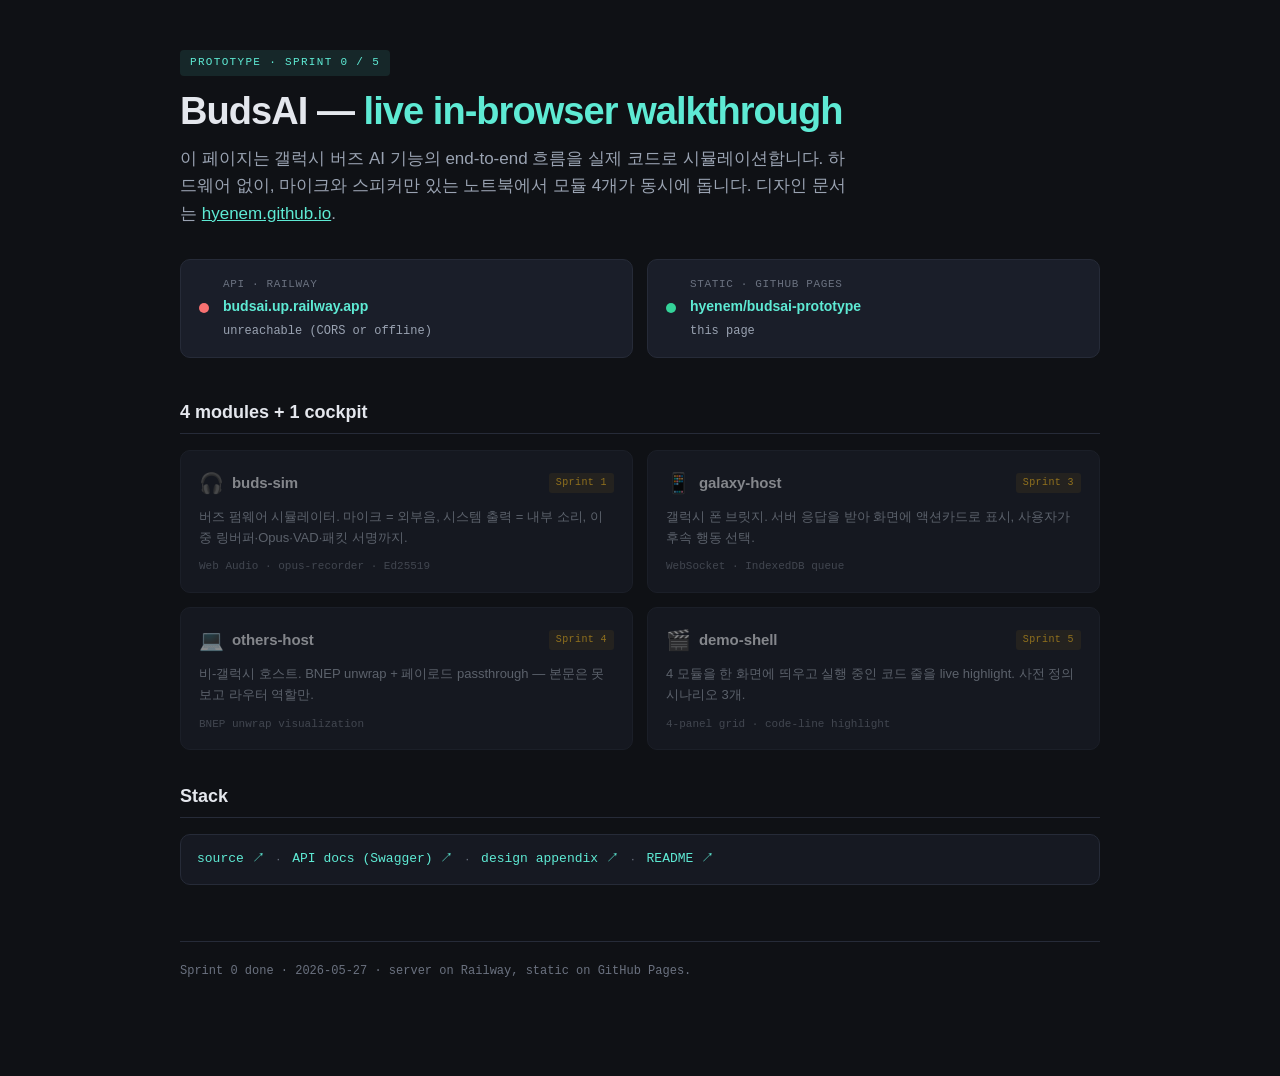
==== index.html @ 53154067 "Add landing index.html + live API health probe + URL pinning - index.html: dark-themed landing page " ====
<!DOCTYPE html>
<html lang="ko">
<head>
  <meta charset="UTF-8" />
  <meta name="viewport" content="width=device-width, initial-scale=1.0" />
  <title>BudsAI — Prototype</title>
  <meta name="description" content="Live in-browser walkthrough of the BudsAI design — no earbud hardware needed." />
  <link rel="preconnect" href="https://budsai.up.railway.app" />
  <style>
    :root {
      --bg: #0f1115;
      --bg-elev: #161922;
      --bg-card: #1a1e29;
      --border: #262b38;
      --text: #e4e7ed;
      --text-dim: #9aa3b2;
      --text-muted: #6b7280;
      --accent: #5eead4;
      --accent-dim: #2dd4bf;
      --accent-soft: rgba(94, 234, 212, 0.1);
      --green: #34d399;
      --red: #f87171;
      --amber: #fbbf24;
      --mono: 'JetBrains Mono', 'SF Mono', 'Menlo', monospace;
      --sans: 'Pretendard', -apple-system, BlinkMacSystemFont, 'Segoe UI', sans-serif;
    }
    * { box-sizing: border-box; margin: 0; padding: 0; }
    html { scroll-behavior: smooth; }
    body {
      font-family: var(--sans);
      background: var(--bg);
      color: var(--text);
      line-height: 1.6;
      font-size: 15px;
      min-height: 100vh;
      padding: 48px 24px 96px;
    }
    .container { max-width: 920px; margin: 0 auto; }

    .eyebrow {
      display: inline-block;
      font-family: var(--mono);
      font-size: 11px; letter-spacing: 0.12em;
      text-transform: uppercase;
      color: var(--accent);
      background: var(--accent-soft);
      padding: 4px 10px; border-radius: 4px;
      margin-bottom: 14px;
    }
    h1 {
      font-size: 38px; font-weight: 800;
      letter-spacing: -0.025em; line-height: 1.15;
      margin-bottom: 12px;
    }
    h1 em { font-style: normal; color: var(--accent); }
    .subtitle {
      color: var(--text-dim); font-size: 17px;
      margin-bottom: 32px; max-width: 680px;
    }

    .status-row {
      display: grid;
      grid-template-columns: 1fr 1fr;
      gap: 14px;
      margin-bottom: 40px;
    }
    @media (max-width: 600px) { .status-row { grid-template-columns: 1fr; } }
    .status {
      background: var(--bg-card);
      border: 1px solid var(--border);
      border-radius: 10px;
      padding: 16px 18px;
      display: flex; align-items: center; gap: 14px;
    }
    .dot {
      width: 10px; height: 10px; border-radius: 50%;
      background: var(--text-muted); flex-shrink: 0;
      box-shadow: 0 0 0 0 currentColor;
      animation: pulse 1.4s ease-out infinite;
    }
    .dot.ok { background: var(--green); color: var(--green); }
    .dot.err { background: var(--red); color: var(--red); animation: none; }
    .dot.wait { background: var(--amber); color: var(--amber); }
    @keyframes pulse {
      0%   { box-shadow: 0 0 0 0 currentColor; }
      70%  { box-shadow: 0 0 0 8px transparent; }
      100% { box-shadow: 0 0 0 0 transparent; }
    }
    .status-body { flex: 1; }
    .status-label {
      font-family: var(--mono); font-size: 11px;
      text-transform: uppercase; letter-spacing: 0.06em;
      color: var(--text-muted);
    }
    .status-value {
      font-weight: 700; font-size: 14px; margin-top: 2px;
      word-break: break-all;
    }
    .status-value a { color: var(--accent); text-decoration: none; }
    .status-value a:hover { text-decoration: underline; }
    .status-detail {
      font-family: var(--mono); font-size: 12px;
      color: var(--text-dim); margin-top: 4px;
    }

    h2 {
      font-size: 18px; font-weight: 700;
      margin: 32px 0 16px;
      color: var(--text);
      padding-bottom: 6px;
      border-bottom: 1px solid var(--border);
    }

    .modules {
      display: grid;
      grid-template-columns: repeat(2, 1fr);
      gap: 14px;
      margin-top: 16px;
    }
    @media (max-width: 720px) { .modules { grid-template-columns: 1fr; } }
    .mod {
      background: var(--bg-card);
      border: 1px solid var(--border);
      border-radius: 10px;
      padding: 16px 18px;
      text-decoration: none;
      color: var(--text);
      transition: all 0.15s;
      display: flex; flex-direction: column;
      min-height: 140px;
    }
    .mod:hover { border-color: var(--accent); transform: translateY(-2px); }
    .mod.disabled {
      opacity: 0.55;
      cursor: not-allowed;
      pointer-events: none;
    }
    .mod-head {
      display: flex; align-items: center; gap: 8px;
      margin-bottom: 8px;
    }
    .mod-icon { font-size: 20px; }
    .mod-title {
      font-weight: 700; font-size: 15px;
      letter-spacing: -0.005em;
    }
    .mod-badge {
      margin-left: auto;
      font-family: var(--mono); font-size: 10px;
      padding: 2px 7px; border-radius: 3px;
      background: var(--accent-soft); color: var(--accent);
      letter-spacing: 0.04em;
    }
    .mod-badge.todo { background: rgba(251,191,36,0.12); color: var(--amber); }
    .mod-desc {
      font-size: 13px;
      color: var(--text-dim);
      flex: 1;
    }
    .mod-tech {
      font-family: var(--mono); font-size: 11px;
      color: var(--text-muted); margin-top: 10px;
    }

    .links {
      display: flex; flex-wrap: wrap; gap: 12px;
      margin-top: 16px;
      padding: 14px 16px;
      background: var(--bg-elev);
      border: 1px solid var(--border);
      border-radius: 10px;
      font-size: 13px;
    }
    .links a {
      color: var(--accent); text-decoration: none;
      font-family: var(--mono);
    }
    .links a:hover { text-decoration: underline; }
    .links span { color: var(--text-muted); }

    footer {
      margin-top: 56px;
      padding-top: 20px;
      border-top: 1px solid var(--border);
      font-size: 12px; color: var(--text-muted);
      font-family: var(--mono);
    }
    code {
      background: rgba(94,234,212,0.08);
      color: var(--accent);
      font-family: var(--mono);
      padding: 1px 5px;
      border-radius: 3px;
      font-size: 13px;
    }
  </style>
</head>
<body>
  <main class="container">
    <span class="eyebrow">Prototype · Sprint 0 / 5</span>
    <h1>BudsAI — <em>live in-browser walkthrough</em></h1>
    <p class="subtitle">
      이 페이지는 갤럭시 버즈 AI 기능의 end-to-end 흐름을 실제 코드로 시뮬레이션합니다.
      하드웨어 없이, 마이크와 스피커만 있는 노트북에서 모듈 4개가 동시에 돕니다.
      디자인 문서는 <a href="https://hyenem.github.io" style="color:var(--accent);">hyenem.github.io</a>.
    </p>

    <div class="status-row">
      <div class="status">
        <span class="dot wait" id="api-dot"></span>
        <div class="status-body">
          <div class="status-label">API · Railway</div>
          <div class="status-value">
            <a href="https://budsai.up.railway.app/healthz" target="_blank" rel="noopener">budsai.up.railway.app</a>
          </div>
          <div class="status-detail" id="api-detail">probing…</div>
        </div>
      </div>
      <div class="status">
        <span class="dot ok"></span>
        <div class="status-body">
          <div class="status-label">Static · GitHub Pages</div>
          <div class="status-value">
            <a href="https://github.com/hyenem/budsai-prototype" target="_blank" rel="noopener">hyenem/budsai-prototype</a>
          </div>
          <div class="status-detail">this page</div>
        </div>
      </div>
    </div>

    <h2>4 modules + 1 cockpit</h2>
    <div class="modules">
      <a class="mod disabled" href="#">
        <div class="mod-head">
          <span class="mod-icon">🎧</span>
          <span class="mod-title">buds-sim</span>
          <span class="mod-badge todo">Sprint 1</span>
        </div>
        <div class="mod-desc">
          버즈 펌웨어 시뮬레이터. 마이크 = 외부음, 시스템 출력 = 내부 소리, 이중 링버퍼·Opus·VAD·패킷 서명까지.
        </div>
        <div class="mod-tech">Web Audio · opus-recorder · Ed25519</div>
      </a>

      <a class="mod disabled" href="#">
        <div class="mod-head">
          <span class="mod-icon">📱</span>
          <span class="mod-title">galaxy-host</span>
          <span class="mod-badge todo">Sprint 3</span>
        </div>
        <div class="mod-desc">
          갤럭시 폰 브릿지. 서버 응답을 받아 화면에 액션카드로 표시, 사용자가 후속 행동 선택.
        </div>
        <div class="mod-tech">WebSocket · IndexedDB queue</div>
      </a>

      <a class="mod disabled" href="#">
        <div class="mod-head">
          <span class="mod-icon">💻</span>
          <span class="mod-title">others-host</span>
          <span class="mod-badge todo">Sprint 4</span>
        </div>
        <div class="mod-desc">
          비-갤럭시 호스트. BNEP unwrap + 페이로드 passthrough — 본문은 못 보고 라우터 역할만.
        </div>
        <div class="mod-tech">BNEP unwrap visualization</div>
      </a>

      <a class="mod disabled" href="#">
        <div class="mod-head">
          <span class="mod-icon">🎬</span>
          <span class="mod-title">demo-shell</span>
          <span class="mod-badge todo">Sprint 5</span>
        </div>
        <div class="mod-desc">
          4 모듈을 한 화면에 띄우고 실행 중인 코드 줄을 live highlight. 사전 정의 시나리오 3개.
        </div>
        <div class="mod-tech">4-panel grid · code-line highlight</div>
      </a>
    </div>

    <h2>Stack</h2>
    <div class="links">
      <a href="https://github.com/hyenem/budsai-prototype" target="_blank" rel="noopener">source ↗</a>
      <span>·</span>
      <a href="https://budsai.up.railway.app/docs" target="_blank" rel="noopener">API docs (Swagger) ↗</a>
      <span>·</span>
      <a href="https://hyenem.github.io/appendix-final.html" target="_blank" rel="noopener">design appendix ↗</a>
      <span>·</span>
      <a href="https://github.com/hyenem/budsai-prototype/blob/main/README.md" target="_blank" rel="noopener">README ↗</a>
    </div>

    <footer>
      Sprint 0 done · 2026-05-27 · server on Railway, static on GitHub Pages.
    </footer>
  </main>

  <script>
    // ---- live API health probe ----
    (async () => {
      const dot = document.getElementById('api-dot');
      const detail = document.getElementById('api-detail');
      try {
        const t0 = performance.now();
        const r = await fetch('https://budsai.up.railway.app/healthz', { mode: 'cors' });
        const dt = Math.round(performance.now() - t0);
        if (r.ok) {
          const j = await r.json();
          dot.classList.remove('wait'); dot.classList.add('ok');
          detail.textContent = `${r.status} · v${j.version} · ${dt}ms`;
        } else {
          dot.classList.remove('wait'); dot.classList.add('err');
          detail.textContent = `HTTP ${r.status}`;
        }
      } catch (e) {
        dot.classList.remove('wait'); dot.classList.add('err');
        detail.textContent = 'unreachable (CORS or offline)';
      }
    })();
  </script>
</body>
</html>
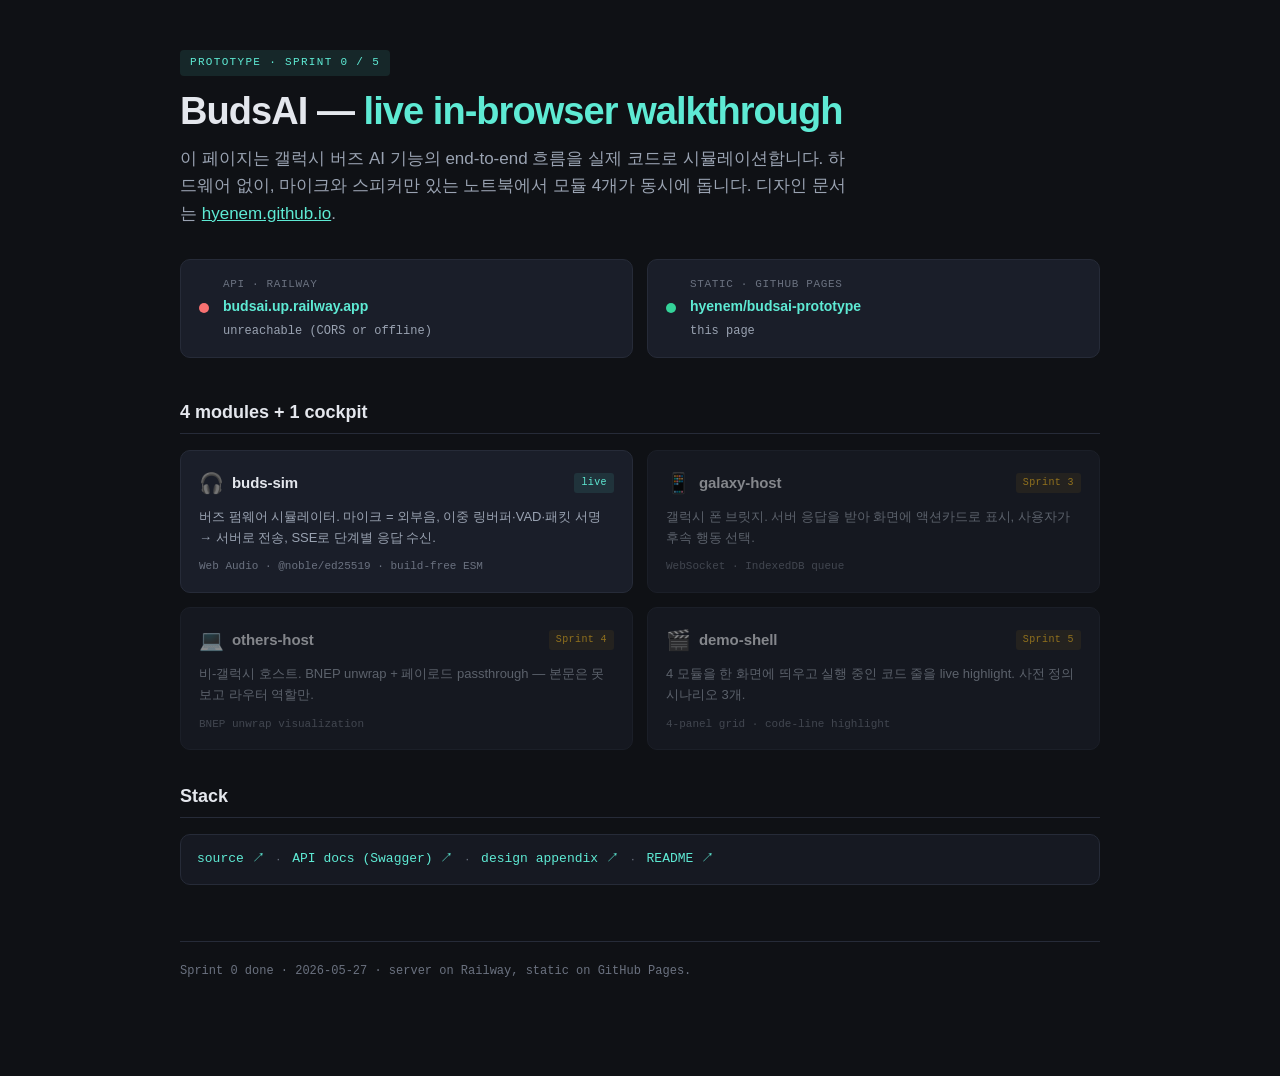
==== commit 2e83f448: "Sprint 1-B: buds-sim — first live browser module shared/ts/{key,packet}.js — Ed25519 + canonical-JSO" ====
--- a/index.html
+++ b/index.html
@@ -230,16 +230,16 @@
 
     <h2>4 modules + 1 cockpit</h2>
     <div class="modules">
-      <a class="mod disabled" href="#">
+      <a class="mod" href="./buds-sim/">
         <div class="mod-head">
           <span class="mod-icon">🎧</span>
           <span class="mod-title">buds-sim</span>
-          <span class="mod-badge todo">Sprint 1</span>
+          <span class="mod-badge">live</span>
         </div>
         <div class="mod-desc">
-          버즈 펌웨어 시뮬레이터. 마이크 = 외부음, 시스템 출력 = 내부 소리, 이중 링버퍼·Opus·VAD·패킷 서명까지.
-        </div>
-        <div class="mod-tech">Web Audio · opus-recorder · Ed25519</div>
+          버즈 펌웨어 시뮬레이터. 마이크 = 외부음, 이중 링버퍼·VAD·패킷 서명 → 서버로 전송, SSE로 단계별 응답 수신.
+        </div>
+        <div class="mod-tech">Web Audio · @noble/ed25519 · build-free ESM</div>
       </a>
 
       <a class="mod disabled" href="#">
